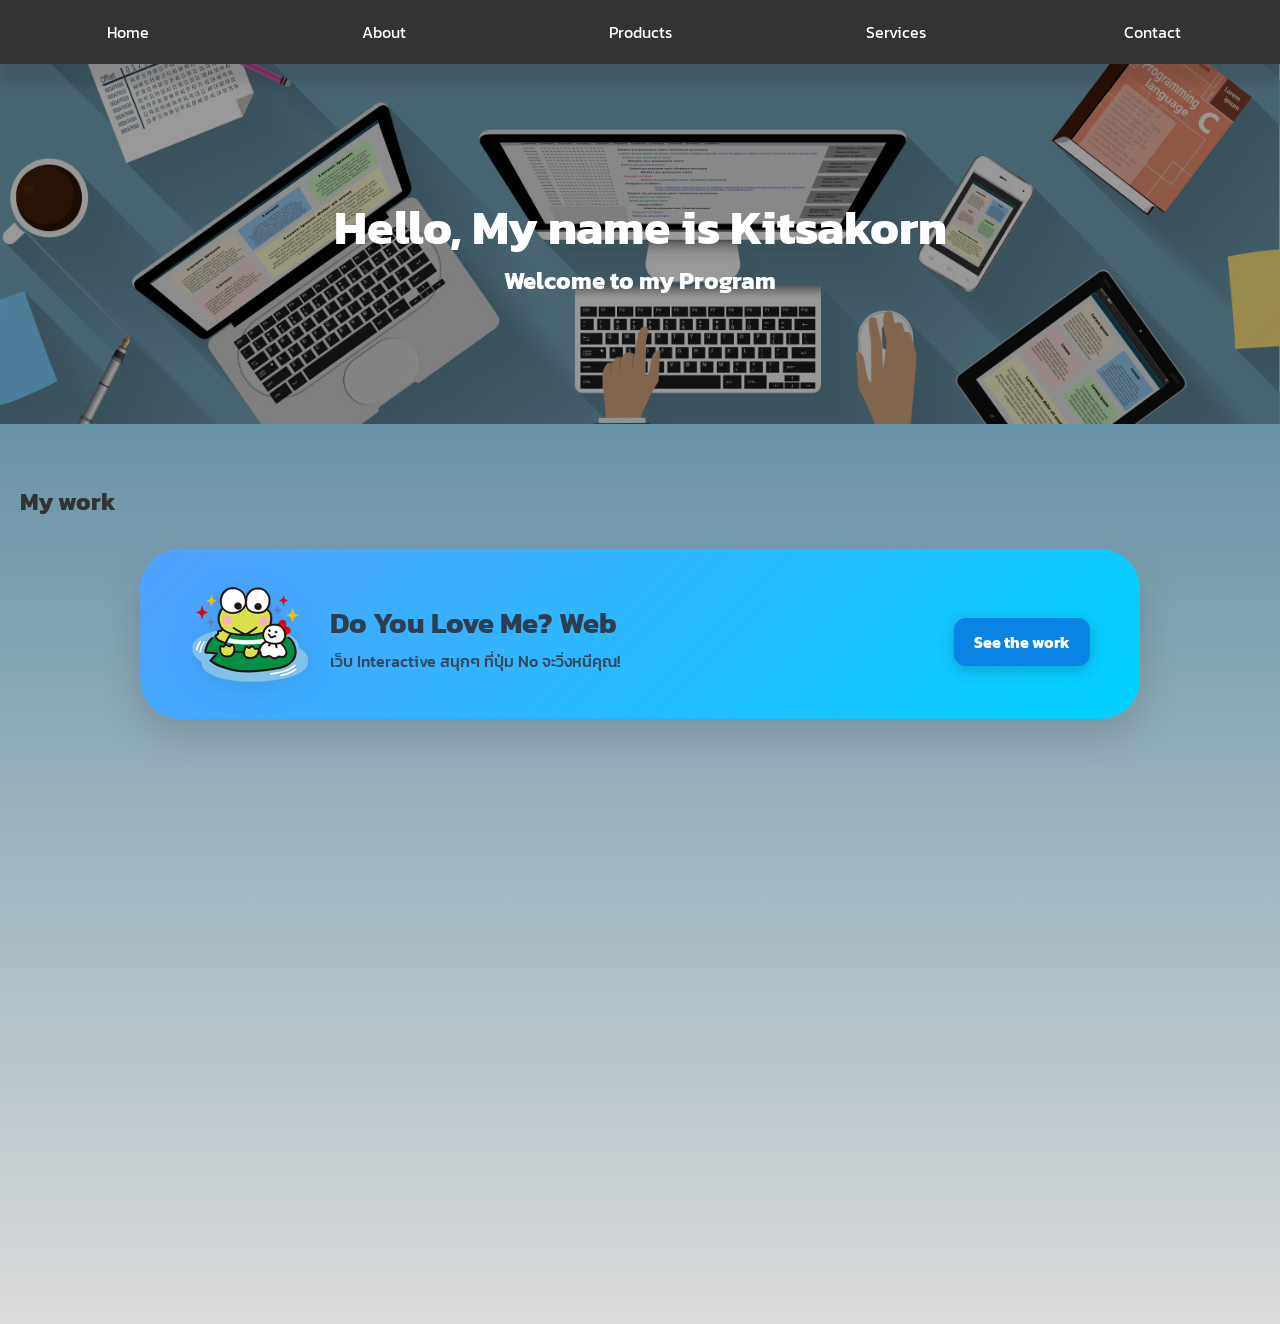
==== index.html @ d3f45636 "up ui" ====
<!DOCTYPE html>
<html lang="th">
    <head>
        <meta charset="UTF-8">
        <meta name="viewport" content="width=device-width, initial-scale=1.0">
        <title>My Portfolio</title>
        <link rel="stylesheet" href="style.css">
        <link href="https://fonts.googleapis.com/css2?family=Kanit:wght@300;500&display=swap" rel="stylesheet">
    </head>
    <body>

        <nav>
            <a href="#">Home</a>
            <a href="#">About</a>
            <a href="#">Products</a>
            <a href="#">Services</a>
            <a href="#">Contact</a>
            <span class="nav-indicator"></span>
        </nav>
        <section id="home" class="hero">
            <h1>Hello, My name is Kitsakorn</h1>
            <p>Welcome to my Program</p>
        </section>

        <section id="projects">
            <h2 class="my-work-title">My work</h2>
            <div class="project-card">
                <img src="DoyouLoveMe\main.png" alt="Do You Love Me Project">
                <div class="card-text">
                <h3>Do You Love Me? Web</h3>
                <p>เว็บ Interactive สนุกๆ ที่ปุ่ม No จะวิ่งหนีคุณ!</p>
            </div>
                <a href="DoyouLoveMe/index.html" class="btn-view">See the work</a>
            </div>
            </div>
        </section>
    </body>
</html>
---- style.css ----
* {
    margin: 0;
    padding: 0;
    box-sizing: border-box;
    font-family: 'Kanit', sans-serif;
}

body {
    background-color: #f4f7f6;
    color: #333;
}

nav {
    box-shadow: 0 20px 10px rgba(0,0,0,0.1);
    top: 0;
    z-index: 1000;
    position: relative;
    display: flex; 
    justify-content: space-around;
    background: #333;
    padding: 10px 0;
    width: 100%;
}

nav ul {
    display: flex;
    list-style: none;
    gap: 20px;
}

.hero {
    font-size: 2rem;
    font-weight: bold;
    margin-bottom: 0px;
    min-height: 10vh;
    display: flex;
    flex-direction: column;
    justify-content: center;
    align-items: center;
    text-align: center;
    color: white;

    background-image: url('IT4369.jpg');
    height: 40vh;
    background-size: cover;
    background-position: center;
    background-repeat: no-repeat;

    background-color: rgba(0, 0, 0, 0.4);
    background-blend-mode: overlay;
}

.hero p {
    font-size: 1.5rem;
}

#projects {
    background: linear-gradient(to bottom, #6893A6, #DBDBDB);
    min-height: 100vh;
    padding: 60px 20px;
    margin: 0;
    width: 100;
}

.project-grid {
    display: grid;
    grid-template-columns: repeat(auto-fit, minmax(300px, 1fr));
    gap: 30px;
    margin-top: 30px;
}

.project-card {
    background: linear-gradient(135deg, #54a0ff, #00d2ff);
    margin-top: 50px;
    border-radius: 25px;
    box-shadow: 0 15px 40px rgba(0,0,0,0.15);
    transition:all 0.3 ease;

    display: flex;
    align-items: center;
    justify-content: space-between;
    padding: 25px 50px;
    gap: 20px;
    text-align: left;
    overflow: hidden;
    width: 90%;
    max-width: 1000px;
    margin: 30px auto;
    border-radius: 40px;
}

.project-card:hover {
    transform: translatey(-8px) scale(1.02);
    box-shadow: 0 20px 45px rgba(0, 0, 0, 0.2);
}

.project-card img {
    width: 150px;
    height: 150px;
    object-fit: cover;
    border-radius: 10px;
    flex-shrink: 0;
}

.btn-view {
    display: inline-block;
    margin-top: 15px;
    padding: 10px 20px;
    background: #0044cc;
    color: white;
    text-decoration: none;
    border-radius: 5px;
    font-weight: bold;
}

.btn-view:hover {
    background-color: #000;
    transform: scale(1.1);

}

.project-card h3 {
    font-size: 1.5rem;
    margin-right: 15px;
}

.project-card p {
    font-size: 1.1rem;
    margin-right: 20px;
    flex-grow: 1;
}

.btn-view {
    background-color: #0984e3;
    color: white !important;
    text-decoration: none;
    padding: 12px 25px;
    border-radius: 12px;
    font-weight: bold;
    font-size: 1rem;
    transition: 0.3s;
    box-shadow: 0 4px 15px rgba(0, 0, 0, 0.2);
}

.card-text {
    flex: 1;    
    text-align: left;
    min-width: 0;
}

.card-text h3 {
    font-size: 1.5rem;
    margin-top: 5px;
}

.card-text p {
    font-size: 1rem;
    color: #444;
}

.btn-view {
    flex-shrink: 0;
    white-space: nowrap;
    padding: 12px 20px;
}



nav a {
    width: 20%;
    text-align: center;
    position: relative;
    z-index: 2;
    color: white;
    text-decoration: none;
    padding: 10px 20px;
    transition: 0.3s;
}

.nav-indicator {
    position: absolute;
    height: 100%;
    top: 0;
    left: 0;
    z-index: 1;
    background: linear-gradient(135deg, #667eea, #764ba2);
    border-radius: 6px;
    transition: 0.4s ease;
    opacity: 0;
    width: 20%;
}

nav:hover .nav-indicator {
    opacity: 1;
}


nav a:nth-child(1):hover ~ .nav-indicator { left: 0; }
nav a:nth-child(2):hover ~ .nav-indicator { left: 20%; }
nav a:nth-child(3):hover ~ .nav-indicator { left: 40%; }
nav a:nth-child(4):hover ~ .nav-indicator { left: 60%; }
nav a:nth-child(5):hover ~ .nav-indicator { left: 80%; }

.project-card .card-content {
    display: flex;
    align-items: center;
    gap: 30px;
}

.project-card img {
    width: 120px;
    height: auto;
    filter: drop-shadow(0 5px 15px rgba(0,0,0,0.1));
}

.card-text h3 {
    font-size: 1.8rem;
    color: #2c3e50;
    margin-bottom: 5px;
}

.card-text p {
    color: #34495e;
    font-weight: 500;
}
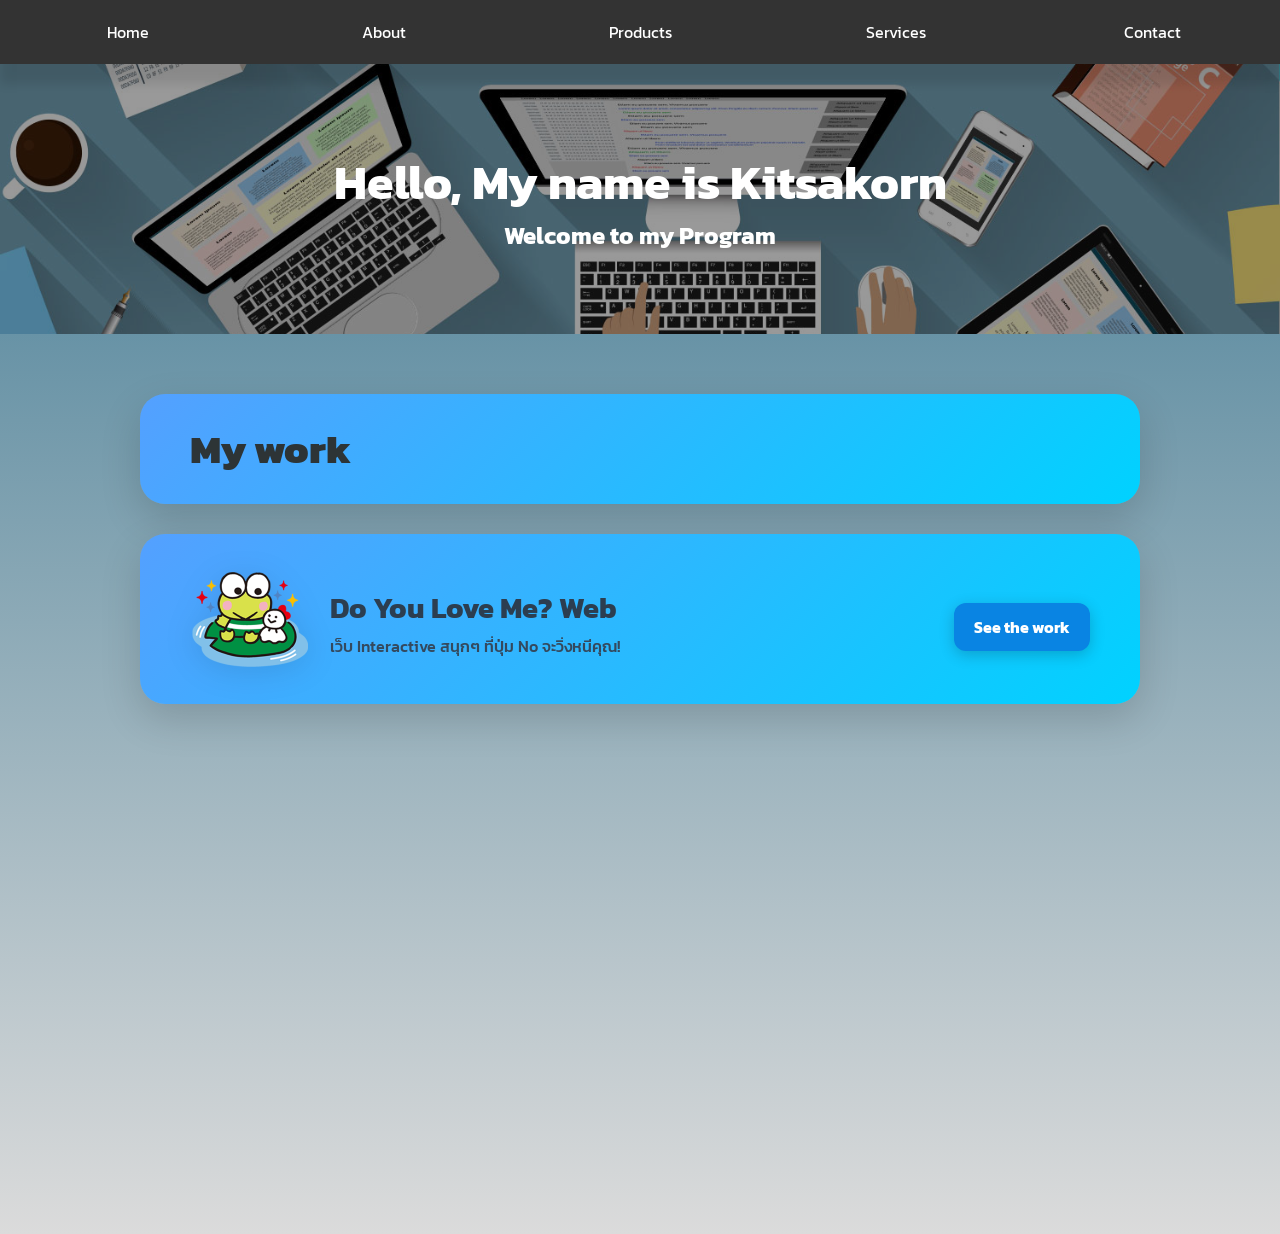
==== commit f2a814fe: "532569" ====
--- a/index.html
+++ b/index.html
@@ -21,7 +21,7 @@
             <h1>Hello, My name is Kitsakorn</h1>
             <p>Welcome to my Program</p>
         </section>
-
+        
         <section id="projects">
             <h2 class="my-work-title">My work</h2>
             <div class="project-card">
--- a/style.css
+++ b/style.css
@@ -1,225 +1,250 @@
 * {
-    margin: 0;
-    padding: 0;
-    box-sizing: border-box;
-    font-family: 'Kanit', sans-serif;
+  margin: 0;
+  padding: 0;
+  box-sizing: border-box;
+  font-family: "Kanit", sans-serif;
 }
 
 body {
-    background-color: #f4f7f6;
-    color: #333;
+  background-color: #f4f7f6;
+  color: #333;
 }
 
 nav {
-    box-shadow: 0 20px 10px rgba(0,0,0,0.1);
-    top: 0;
-    z-index: 1000;
-    position: relative;
-    display: flex; 
-    justify-content: space-around;
-    background: #333;
-    padding: 10px 0;
-    width: 100%;
+  box-shadow: 0 20px 10px rgba(0, 0, 0, 0.1);
+  top: 0;
+  z-index: 1000;
+  position: relative;
+  display: flex;
+  justify-content: space-around;
+  background: #333;
+  padding: 10px 0;
+  width: 100%;
 }
 
 nav ul {
-    display: flex;
-    list-style: none;
-    gap: 20px;
+  display: flex;
+  list-style: none;
+  gap: 20px;
 }
 
 .hero {
-    font-size: 2rem;
-    font-weight: bold;
-    margin-bottom: 0px;
-    min-height: 10vh;
-    display: flex;
-    flex-direction: column;
-    justify-content: center;
-    align-items: center;
-    text-align: center;
-    color: white;
-
-    background-image: url('IT4369.jpg');
-    height: 40vh;
-    background-size: cover;
-    background-position: center;
-    background-repeat: no-repeat;
-
-    background-color: rgba(0, 0, 0, 0.4);
-    background-blend-mode: overlay;
+  font-size: 2rem;
+  font-weight: bold;
+  margin-bottom: 0px;
+  min-height: 10vh;
+  display: flex;
+  flex-direction: column;
+  justify-content: center;
+  align-items: center;
+  text-align: center;
+  color: white;
+
+  background-image: url("IT4369.jpg");
+  height: 30vh;
+  background-size: cover;
+  background-position: center;
+  background-repeat: no-repeat;
+
+  background-color: rgba(0, 0, 0, 0.4);
+  background-blend-mode: overlay;
 }
 
 .hero p {
-    font-size: 1.5rem;
+  font-size: 1.5rem;
 }
 
 #projects {
-    background: linear-gradient(to bottom, #6893A6, #DBDBDB);
-    min-height: 100vh;
-    padding: 60px 20px;
-    margin: 0;
-    width: 100;
+  background: linear-gradient(to bottom, #6893a6, #dbdbdb);
+  min-height: 100vh;
+  padding: 60px 20px;
+  margin: 0;
+  width: 100;
 }
 
 .project-grid {
-    display: grid;
-    grid-template-columns: repeat(auto-fit, minmax(300px, 1fr));
-    gap: 30px;
-    margin-top: 30px;
+  display: grid;
+  grid-template-columns: repeat(auto-fit, minmax(300px, 1fr));
+  gap: 30px;
+  margin-top: 30px;
 }
 
 .project-card {
-    background: linear-gradient(135deg, #54a0ff, #00d2ff);
-    margin-top: 50px;
-    border-radius: 25px;
-    box-shadow: 0 15px 40px rgba(0,0,0,0.15);
-    transition:all 0.3 ease;
-
-    display: flex;
-    align-items: center;
-    justify-content: space-between;
-    padding: 25px 50px;
-    gap: 20px;
-    text-align: left;
-    overflow: hidden;
-    width: 90%;
-    max-width: 1000px;
-    margin: 30px auto;
-    border-radius: 40px;
+  background: linear-gradient(135deg, #54a0ff, #00d2ff);
+  border-radius: 25px;
+  box-shadow: 0 15px 40px rgba(0, 0, 0, 0.15);
+  transition: all 0.3s;
+  display: flex;
+  align-items: center;
+  justify-content: space-between;
+  padding: 25px 50px;
+  gap: 20px;
+  text-align: left;
+  overflow: hidden;
+  width: 90%;
+  max-width: 1000px;
+  margin: 30px auto;
+}
+
+.my-work-title {
+  background: linear-gradient(135deg, #54a0ff, #00d2ff);
+  margin-top: 50px;
+  border-radius: 25px;
+  box-shadow: 0 15px 40px rgba(0, 0, 0, 0.15);
+  transition: all 0.3s;
+  display: flex;
+  align-items: center;
+  justify-content: space-between;
+  padding: 25px 50px;
+  gap: 10px;
+  text-align: left;
+  overflow: hidden;
+  width: 90%;
+  max-width: 1000px;
+  margin: 0 auto 30px auto;
+
+  font-size: 2.5rem;
+  font-weight: 800;
+  color: #2d3436;
 }
 
 .project-card:hover {
-    transform: translatey(-8px) scale(1.02);
-    box-shadow: 0 20px 45px rgba(0, 0, 0, 0.2);
+  transform: translatey(-8px) scale(1.02);
+  box-shadow: 0 20px 45px rgba(0, 0, 0, 0.2);
 }
 
 .project-card img {
-    width: 150px;
-    height: 150px;
-    object-fit: cover;
-    border-radius: 10px;
-    flex-shrink: 0;
+  width: 150px;
+  height: 150px;
+  object-fit: cover;
+  border-radius: 10px;
+  flex-shrink: 0;
 }
 
 .btn-view {
-    display: inline-block;
-    margin-top: 15px;
-    padding: 10px 20px;
-    background: #0044cc;
-    color: white;
-    text-decoration: none;
-    border-radius: 5px;
-    font-weight: bold;
+  display: inline-block;
+  margin-top: 15px;
+  padding: 10px 20px;
+  background: #0044cc;
+  color: white;
+  text-decoration: none;
+  border-radius: 5px;
+  font-weight: bold;
 }
 
 .btn-view:hover {
-    background-color: #000;
-    transform: scale(1.1);
-
+  background-color: #000;
+  transform: scale(1.1);
 }
 
 .project-card h3 {
-    font-size: 1.5rem;
-    margin-right: 15px;
+  font-size: 1.5rem;
+  margin-right: 15px;
 }
 
 .project-card p {
-    font-size: 1.1rem;
-    margin-right: 20px;
-    flex-grow: 1;
+  font-size: 1.1rem;
+  margin-right: 20px;
+  flex-grow: 1;
 }
 
 .btn-view {
-    background-color: #0984e3;
-    color: white !important;
-    text-decoration: none;
-    padding: 12px 25px;
-    border-radius: 12px;
-    font-weight: bold;
-    font-size: 1rem;
-    transition: 0.3s;
-    box-shadow: 0 4px 15px rgba(0, 0, 0, 0.2);
+  background-color: #0984e3;
+  color: white !important;
+  text-decoration: none;
+  padding: 12px 25px;
+  border-radius: 12px;
+  font-weight: bold;
+  font-size: 1rem;
+  transition: 0.3s;
+  box-shadow: 0 4px 15px rgba(0, 0, 0, 0.2);
 }
 
 .card-text {
-    flex: 1;    
-    text-align: left;
-    min-width: 0;
+  flex: 1;
+  text-align: left;
+  min-width: 0;
 }
 
 .card-text h3 {
-    font-size: 1.5rem;
-    margin-top: 5px;
+  font-size: 1.5rem;
+  margin-top: 5px;
 }
 
 .card-text p {
-    font-size: 1rem;
-    color: #444;
+  font-size: 1rem;
+  color: #444;
 }
 
 .btn-view {
-    flex-shrink: 0;
-    white-space: nowrap;
-    padding: 12px 20px;
-}
-
-
+  flex-shrink: 0;
+  white-space: nowrap;
+  padding: 12px 20px;
+}
 
 nav a {
-    width: 20%;
-    text-align: center;
-    position: relative;
-    z-index: 2;
-    color: white;
-    text-decoration: none;
-    padding: 10px 20px;
-    transition: 0.3s;
+  width: 20%;
+  text-align: center;
+  position: relative;
+  z-index: 2;
+  color: white;
+  text-decoration: none;
+  padding: 10px 20px;
+  transition: 0.3s;
 }
 
 .nav-indicator {
-    position: absolute;
-    height: 100%;
-    top: 0;
-    left: 0;
-    z-index: 1;
-    background: linear-gradient(135deg, #667eea, #764ba2);
-    border-radius: 6px;
-    transition: 0.4s ease;
-    opacity: 0;
-    width: 20%;
+  position: absolute;
+  height: 100%;
+  top: 0;
+  left: 0;
+  z-index: 1;
+  background: linear-gradient(135deg, #667eea, #764ba2);
+  border-radius: 6px;
+  transition: 0.4s ease;
+  opacity: 0;
+  width: 20%;
 }
 
 nav:hover .nav-indicator {
-    opacity: 1;
-}
-
-
-nav a:nth-child(1):hover ~ .nav-indicator { left: 0; }
-nav a:nth-child(2):hover ~ .nav-indicator { left: 20%; }
-nav a:nth-child(3):hover ~ .nav-indicator { left: 40%; }
-nav a:nth-child(4):hover ~ .nav-indicator { left: 60%; }
-nav a:nth-child(5):hover ~ .nav-indicator { left: 80%; }
+  opacity: 1;
+}
+
+nav a:nth-child(1):hover ~ .nav-indicator {
+  left: 0;
+}
+nav a:nth-child(2):hover ~ .nav-indicator {
+  left: 20%;
+}
+nav a:nth-child(3):hover ~ .nav-indicator {
+  left: 40%;
+}
+nav a:nth-child(4):hover ~ .nav-indicator {
+  left: 60%;
+}
+nav a:nth-child(5):hover ~ .nav-indicator {
+  left: 80%;
+}
 
 .project-card .card-content {
-    display: flex;
-    align-items: center;
-    gap: 30px;
+  display: flex;
+  align-items: center;
+  gap: 30px;
 }
 
 .project-card img {
-    width: 120px;
-    height: auto;
-    filter: drop-shadow(0 5px 15px rgba(0,0,0,0.1));
+  width: 120px;
+  height: auto;
+  filter: drop-shadow(0 5px 15px rgba(0, 0, 0, 0.1));
 }
 
 .card-text h3 {
-    font-size: 1.8rem;
-    color: #2c3e50;
-    margin-bottom: 5px;
+  font-size: 1.8rem;
+  color: #2c3e50;
+  margin-bottom: 5px;
 }
 
 .card-text p {
-    color: #34495e;
-    font-weight: 500;
-}+  color: #34495e;
+  font-weight: 500;
+}
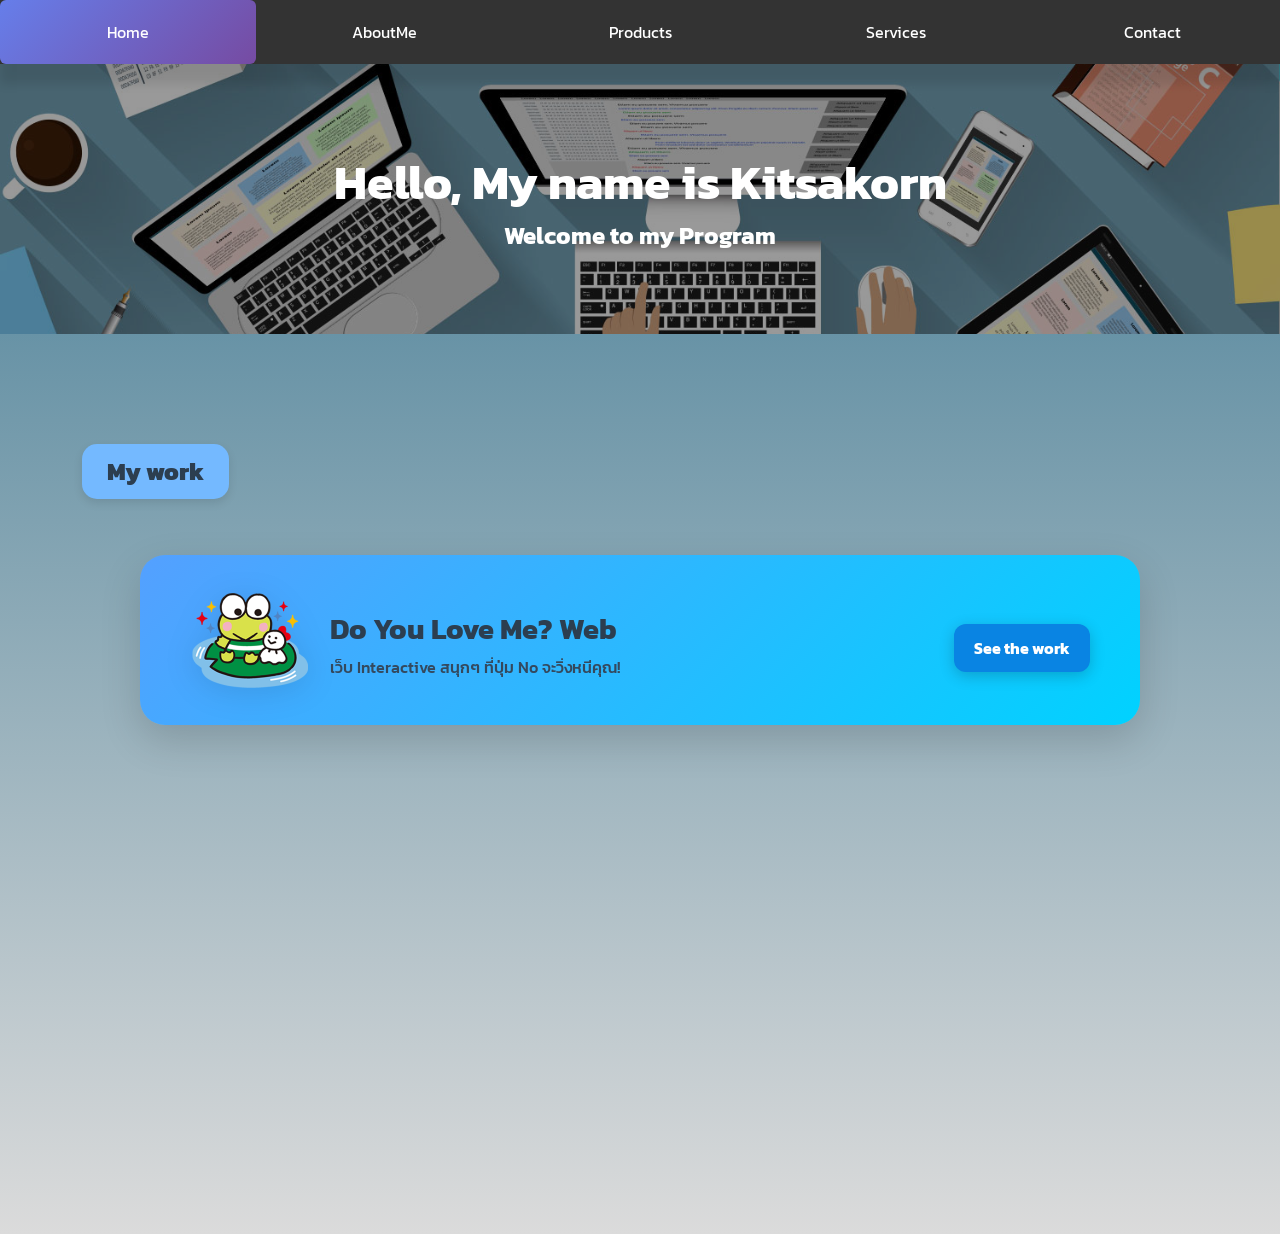
==== commit 0c16608e: "632569" ====
--- a/index.html
+++ b/index.html
@@ -10,9 +10,9 @@
     <body>
 
         <nav>
-            <a href="#">Home</a>
-            <a href="#">About</a>
-            <a href="#">Products</a>
+            <a href="#" class="active">Home</a>
+            <a href="About/about.html">AboutMe</a>
+            <a href="#projects">Products</a>
             <a href="#">Services</a>
             <a href="#">Contact</a>
             <span class="nav-indicator"></span>
@@ -23,7 +23,8 @@
         </section>
         
         <section id="projects">
-            <h2 class="my-work-title">My work</h2>
+            <h2 class="section-title">My work</h2>
+
             <div class="project-card">
                 <img src="DoyouLoveMe\main.png" alt="Do You Love Me Project">
                 <div class="card-text">
@@ -32,7 +33,6 @@
             </div>
                 <a href="DoyouLoveMe/index.html" class="btn-view">See the work</a>
             </div>
-            </div>
         </section>
     </body>
 </html>
--- a/style.css
+++ b/style.css
@@ -86,26 +86,31 @@
   margin: 30px auto;
 }
 
-.my-work-title {
-  background: linear-gradient(135deg, #54a0ff, #00d2ff);
+.section-title {
+  background: #74b9ff;
+
   margin-top: 50px;
-  border-radius: 25px;
-  box-shadow: 0 15px 40px rgba(0, 0, 0, 0.15);
-  transition: all 0.3s;
-  display: flex;
+  margin-left: 5%;
+  margin-bottom: 20px;
+
+  padding: 10px 25px;
+
+  border-radius: 15px;
+  box-shadow: 0 4px 10px rgba(0, 0, 0, 0.1);
+  transition: scale(1.05);
+  display: inline-block;
   align-items: center;
   justify-content: space-between;
-  padding: 25px 50px;
+
   gap: 10px;
   text-align: left;
   overflow: hidden;
-  width: 90%;
-  max-width: 1000px;
-  margin: 0 auto 30px auto;
-
-  font-size: 2.5rem;
+
+  text-align: left;
+  font-size: 1.5rem;
   font-weight: 800;
-  color: #2d3436;
+  color: #2c3e50;
+  cursor: default;
 }
 
 .project-card:hover {
@@ -201,9 +206,10 @@
   z-index: 1;
   background: linear-gradient(135deg, #667eea, #764ba2);
   border-radius: 6px;
-  transition: 0.4s ease;
+  transition: 0.3s ease;
   opacity: 0;
   width: 20%;
+  transition: 0.3s cubic-bezier(0.18, 0.89, 0.32, 1.28);
 }
 
 nav:hover .nav-indicator {
@@ -248,3 +254,23 @@
   color: #34495e;
   font-weight: 500;
 }
+
+nav:hover .nav-indicator {
+  opacity: 1;
+}
+
+nav a:hover ~ .nav-indicator {
+    opacity: 1 !important;
+}
+/* 1. สั่งให้ Indicator แสดงผลและอยู่ที่ตำแหน่ง 0% เมื่อปุ่มที่ 1 มี class active */
+nav a:nth-child(1).active ~ .nav-indicator { opacity: 1; left: 0; }
+
+/* 2. สั่งให้อยู่ที่ 20% เมื่อปุ่มที่ 2 มี class active */
+nav a:nth-child(2).active ~ .nav-indicator { opacity: 1; left: 20%; }
+
+/* 3. สั่งให้อยู่ที่ 40% เมื่อปุ่มที่ 3 มี class active (เช่น หน้า Products) */
+nav a:nth-child(3).active ~ .nav-indicator { opacity: 1; left: 40%; }
+
+/* ⚠️ สำคัญมาก: เมื่อเราเอาเมาส์ไปชี้ปุ่มอื่น ให้ไฮไลต์วิ่งตามเมาส์ (Override ค่า active) */
+
+
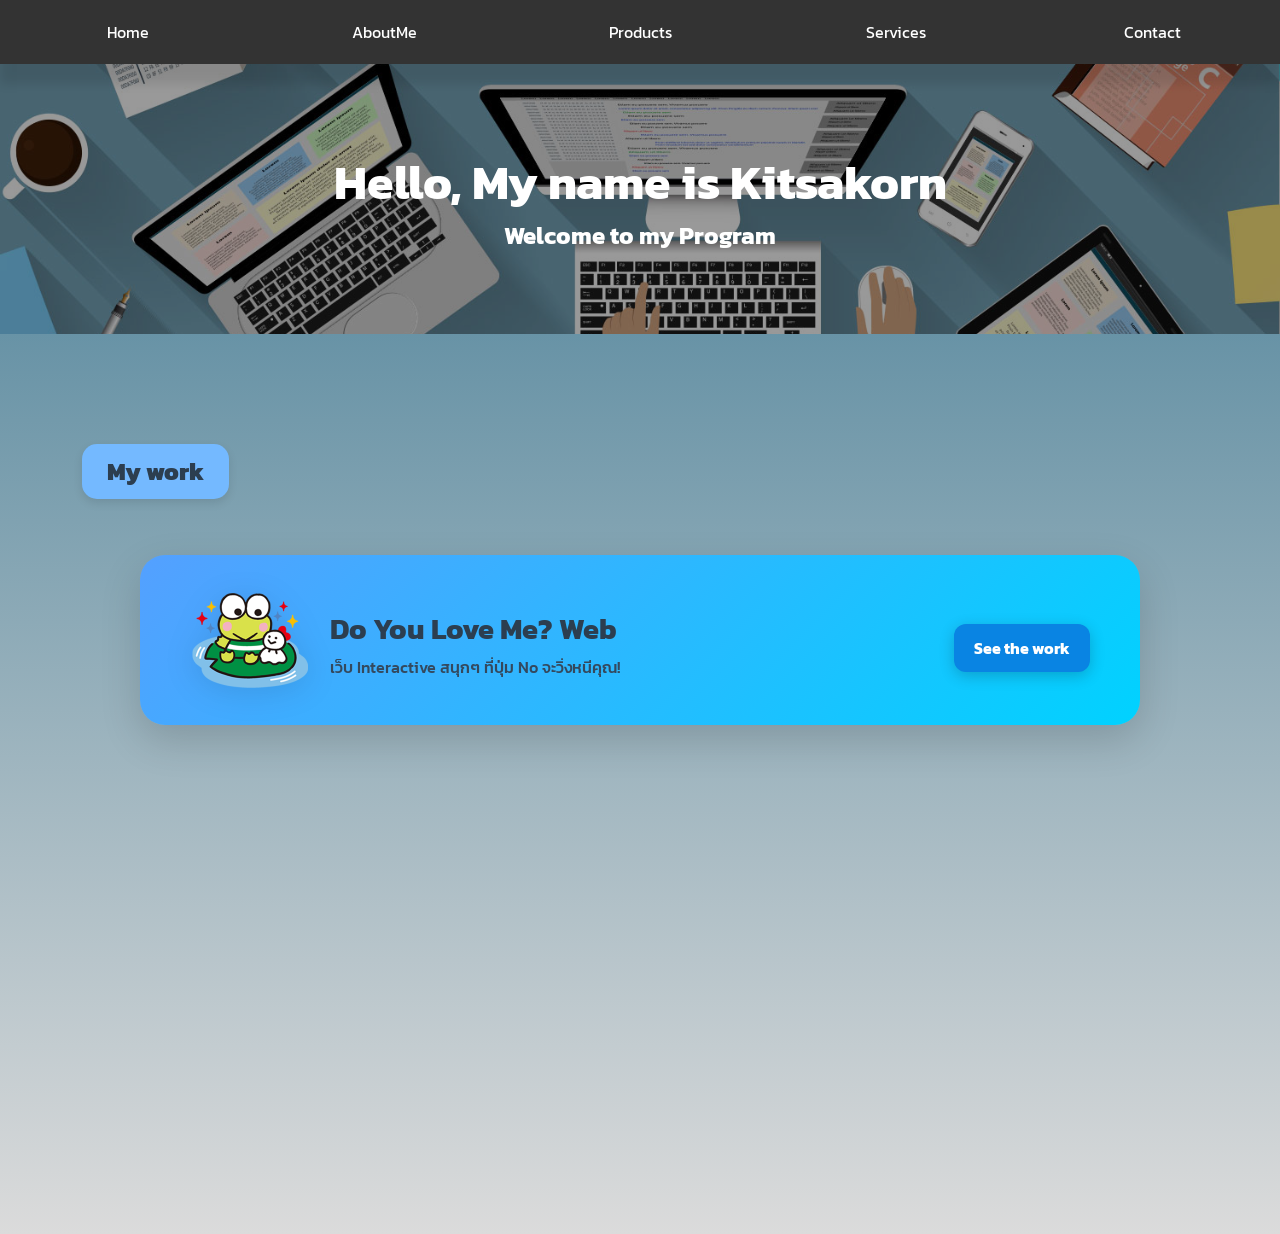
==== commit 271f6cb1: "10/30/" ====
--- a/index.html
+++ b/index.html
@@ -10,9 +10,9 @@
     <body>
 
         <nav>
-            <a href="#" class="active">Home</a>
+            <a href="index.html">Home</a>
             <a href="About/about.html">AboutMe</a>
-            <a href="#projects">Products</a>
+            <a href="#">Products</a>
             <a href="#">Services</a>
             <a href="#">Contact</a>
             <span class="nav-indicator"></span>
--- a/style.css
+++ b/style.css
@@ -97,7 +97,6 @@
 
   border-radius: 15px;
   box-shadow: 0 4px 10px rgba(0, 0, 0, 0.1);
-  transition: scale(1.05);
   display: inline-block;
   align-items: center;
   justify-content: space-between;
@@ -198,6 +197,36 @@
   transition: 0.3s;
 }
 
+nav a:nth-child(1):hover ~ .nav-indicator {
+
+  left: 0;
+
+}
+
+nav a:nth-child(2):hover ~ .nav-indicator {
+
+  left: 20%;
+
+}
+
+nav a:nth-child(3):hover ~ .nav-indicator {
+
+  left: 40%;
+
+}
+
+nav a:nth-child(4):hover ~ .nav-indicator {
+
+  left: 60%;
+
+}
+
+nav a:nth-child(5):hover ~ .nav-indicator {
+
+  left: 80%;
+
+}
+
 .nav-indicator {
   position: absolute;
   height: 100%;
@@ -206,30 +235,15 @@
   z-index: 1;
   background: linear-gradient(135deg, #667eea, #764ba2);
   border-radius: 6px;
-  transition: 0.3s ease;
+  transition: 0.3s cubic-bezier(0.18, 0.89, 0.32, 1.28);
   opacity: 0;
   width: 20%;
   transition: 0.3s cubic-bezier(0.18, 0.89, 0.32, 1.28);
+  pointer-events: none;
 }
 
 nav:hover .nav-indicator {
   opacity: 1;
-}
-
-nav a:nth-child(1):hover ~ .nav-indicator {
-  left: 0;
-}
-nav a:nth-child(2):hover ~ .nav-indicator {
-  left: 20%;
-}
-nav a:nth-child(3):hover ~ .nav-indicator {
-  left: 40%;
-}
-nav a:nth-child(4):hover ~ .nav-indicator {
-  left: 60%;
-}
-nav a:nth-child(5):hover ~ .nav-indicator {
-  left: 80%;
 }
 
 .project-card .card-content {
@@ -259,18 +273,3 @@
   opacity: 1;
 }
 
-nav a:hover ~ .nav-indicator {
-    opacity: 1 !important;
-}
-/* 1. สั่งให้ Indicator แสดงผลและอยู่ที่ตำแหน่ง 0% เมื่อปุ่มที่ 1 มี class active */
-nav a:nth-child(1).active ~ .nav-indicator { opacity: 1; left: 0; }
-
-/* 2. สั่งให้อยู่ที่ 20% เมื่อปุ่มที่ 2 มี class active */
-nav a:nth-child(2).active ~ .nav-indicator { opacity: 1; left: 20%; }
-
-/* 3. สั่งให้อยู่ที่ 40% เมื่อปุ่มที่ 3 มี class active (เช่น หน้า Products) */
-nav a:nth-child(3).active ~ .nav-indicator { opacity: 1; left: 40%; }
-
-/* ⚠️ สำคัญมาก: เมื่อเราเอาเมาส์ไปชี้ปุ่มอื่น ให้ไฮไลต์วิ่งตามเมาส์ (Override ค่า active) */
-
-
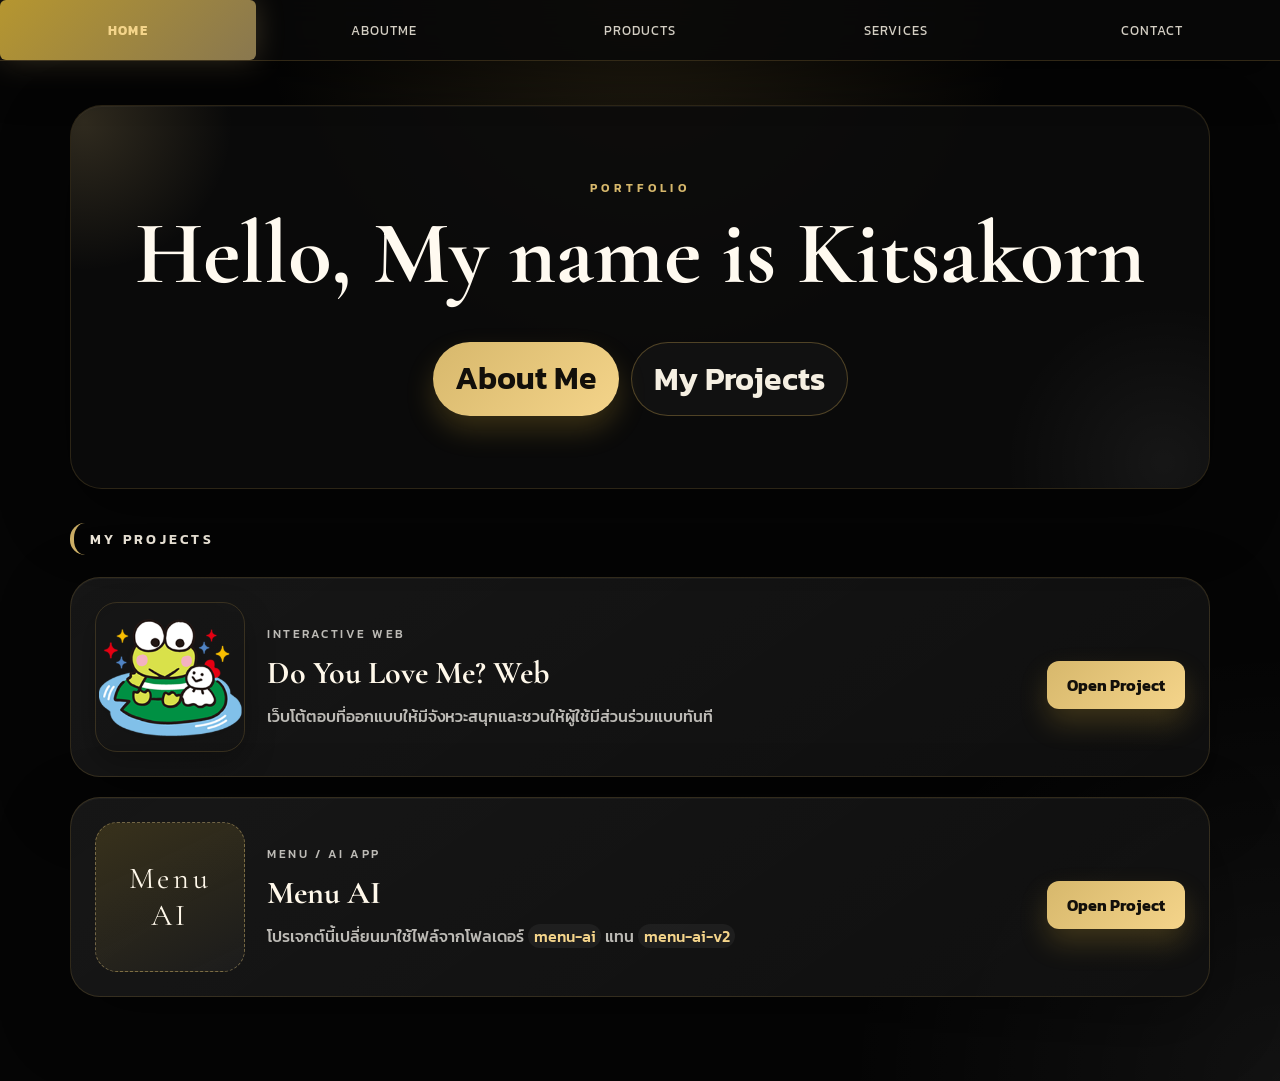
==== commit 407a66fd: "Update portfolio pages and assets" ====
--- a/index.html
+++ b/index.html
@@ -1,38 +1,71 @@
-<!DOCTYPE html>
+﻿<!DOCTYPE html>
 <html lang="th">
-    <head>
-        <meta charset="UTF-8">
-        <meta name="viewport" content="width=device-width, initial-scale=1.0">
-        <title>My Portfolio</title>
-        <link rel="stylesheet" href="style.css">
-        <link href="https://fonts.googleapis.com/css2?family=Kanit:wght@300;500&display=swap" rel="stylesheet">
-    </head>
-    <body>
+  <head>
+    <meta charset="UTF-8" />
+    <meta name="viewport" content="width=device-width, initial-scale=1.0" />
+    <title>My Portfolio</title>
+    <link rel="stylesheet" href="style.css" />
+    <link rel="preconnect" href="https://fonts.googleapis.com" />
+    <link rel="preconnect" href="https://fonts.gstatic.com" crossorigin />
+    <link
+      href="https://fonts.googleapis.com/css2?family=Kanit:wght@300;400;500;600;700&family=Cormorant+Garamond:wght@500;600;700&display=swap"
+      rel="stylesheet"
+    />
+  </head>
+  <body class="home-page">
+    <nav>
+      <a href="./index.html">Home</a>
+      <a href="./About/about.html">AboutMe</a>
+      <a href="#">Products</a>
+      <a href="#">Services</a>
+      <a href="#">Contact</a>
+      <span class="nav-indicator"></span>
+    </nav>
 
-        <nav>
-            <a href="index.html">Home</a>
-            <a href="About/about.html">AboutMe</a>
-            <a href="#">Products</a>
-            <a href="#">Services</a>
-            <a href="#">Contact</a>
-            <span class="nav-indicator"></span>
-        </nav>
-        <section id="home" class="hero">
-            <h1>Hello, My name is Kitsakorn</h1>
-            <p>Welcome to my Program</p>
-        </section>
-        
-        <section id="projects">
-            <h2 class="section-title">My work</h2>
+    <main class="home-shell">
+      <section id="home" class="hero home-panel">
+        <p class="eyebrow">PORTFOLIO</p>
+        <h1>Hello, My name is Kitsakorn</h1>
+        <p class="hero-copy">
+        </p>
+        <div class="cta-row">
+          <a class="btn-primary" href="./About/about.html">About Me</a>
+          <a class="btn-ghost" href="#projects">My Projects</a>
+        </div>
+      </section>
 
-            <div class="project-card">
-                <img src="DoyouLoveMe\main.png" alt="Do You Love Me Project">
-                <div class="card-text">
-                <h3>Do You Love Me? Web</h3>
-                <p>เว็บ Interactive สนุกๆ ที่ปุ่ม No จะวิ่งหนีคุณ!</p>
+      <section id="projects" class="projects-section">
+        <h2 class="section-title">My Projects</h2>
+
+        <div class="project-grid">
+          <article class="project-card">
+            <img src="DoyouLoveMe/main.png" alt="Do You Love Me Project" />
+            <div class="card-text">
+              <p class="project-eyebrow">Interactive Web</p>
+              <h3>Do You Love Me? Web</h3>
+              <p>
+                เว็บโต้ตอบที่ออกแบบให้มีจังหวะสนุกและชวนให้ผู้ใช้มีส่วนร่วมแบบทันที
+              </p>
             </div>
-                <a href="DoyouLoveMe/index.html" class="btn-view">See the work</a>
+            <a href="DoyouLoveMe/index.html" class="btn-view">Open Project</a>
+          </article>
+
+          <article class="project-card">
+            <div class="project-preview" aria-hidden="true">Menu AI</div>
+            <div class="card-text">
+              <p class="project-eyebrow">Menu / AI App</p>
+              <h3>Menu AI</h3>
+              <p>
+                โปรเจกต์นี้เปลี่ยนมาใช้ไฟล์จากโฟลเดอร์
+                <code>menu-ai</code> แทน <code>menu-ai-v2</code>
+              </p>
             </div>
-        </section>
-    </body>
-</html>+            <a href="./menu-ai/frontend/dist/index.html" class="btn-view">Open Project</a>
+          </article>
+        </div>
+      </section>
+    </main>
+
+    <script src="scriptHome.js"></script>
+  </body>
+</html>
--- a/style.css
+++ b/style.css
@@ -5,6 +5,10 @@
   font-family: "Kanit", sans-serif;
 }
 
+html {
+  scroll-behavior: smooth;
+}
+
 body {
   background-color: #f4f7f6;
   color: #333;
@@ -59,7 +63,7 @@
   min-height: 100vh;
   padding: 60px 20px;
   margin: 0;
-  width: 100;
+  width: 100%;
 }
 
 .project-grid {
@@ -273,3 +277,762 @@
   opacity: 1;
 }
 
+nav a.active {
+  color: #fff;
+  font-weight: 700;
+}
+
+nav a.active ~ .nav-indicator {
+  opacity: 1;
+}
+
+.page {
+  max-width: 1100px;
+  margin: 0 auto;
+  padding: 50px 20px 80px;
+}
+
+.about-hero {
+  display: grid;
+  grid-template-columns: 1.2fr 0.8fr;
+  gap: 40px;
+  align-items: center;
+  margin-top: 30px;
+}
+
+.about-hero-text h1 {
+  font-size: 2.8rem;
+  color: #1f2a36;
+}
+
+.eyebrow {
+  text-transform: uppercase;
+  letter-spacing: 0.2em;
+  font-size: 0.8rem;
+  color: #4c6ef5;
+  margin-bottom: 10px;
+  font-weight: 600;
+}
+
+.lead {
+  margin: 20px 0 25px;
+  font-size: 1.1rem;
+  line-height: 1.7;
+  color: #2f3b48;
+}
+
+.about-hero-media img {
+  width: 80%;
+  border-radius: 20px;
+  border: 6px solid #ffffff;
+  box-shadow: 0 20px 40px rgba(0, 0, 0, 0.12);
+}
+
+.cta-row {
+  display: flex;
+  gap: 12px;
+  flex-wrap: wrap;
+}
+
+.btn-primary,
+.btn-ghost {
+  display: inline-block;
+  padding: 12px 22px;
+  border-radius: 999px;
+  font-weight: 600;
+  text-decoration: none;
+}
+
+.btn-primary {
+  background: #2d6cdf;
+  color: #fff;
+  box-shadow: 0 8px 20px rgba(45, 108, 223, 0.3);
+}
+
+.btn-ghost {
+  border: 2px solid #2d6cdf;
+  color: #2d6cdf;
+}
+
+.about-section {
+  margin-top: 50px;
+}
+
+.about-grid {
+  display: grid;
+  grid-template-columns: repeat(auto-fit, minmax(240px, 1fr));
+  gap: 20px;
+  margin-top: 20px;
+}
+
+.about-card {
+  background: #ffffff;
+  border-radius: 18px;
+  padding: 20px 24px;
+  box-shadow: 0 12px 30px rgba(0, 0, 0, 0.08);
+}
+
+.about-card h3 {
+  margin-bottom: 10px;
+  color: #223042;
+}
+
+.tag-list {
+  display: flex;
+  flex-wrap: wrap;
+  gap: 10px;
+}
+
+.tag {
+  background: #eef3ff;
+  color: #2d6cdf;
+  padding: 6px 12px;
+  border-radius: 999px;
+  font-weight: 600;
+  font-size: 0.85rem;
+}
+
+.link-inline {
+  display: inline-block;
+  margin-top: 10px;
+  color: #2d6cdf;
+  font-weight: 600;
+  text-decoration: none;
+}
+
+.timeline-title {
+  font-weight: 700;
+  color: #1f2a36;
+}
+
+.timeline-meta {
+  color: #5b6776;
+  margin-top: 4px;
+}
+
+.contact-list p {
+  margin: 8px 0;
+  color: #2f3b48;
+}
+
+@media (max-width: 900px) {
+  .about-hero {
+    grid-template-columns: 1fr;
+  }
+}
+
+.about-hero-pf {
+  display: flex;
+  justify-content: center;
+}
+
+.about-hero-pf img {
+  width: 100%;
+  max-width: 400px;
+  border-radius: 20px;
+  transition: transform 0.3s ease;
+}
+
+.about-hero-pf img:hover {
+  transform: scale(1.05);
+}
+
+.home-btn {
+  position: absolute;
+  top: 20px;
+  left: 20px;
+  padding: 10px 20px;
+  cursor: pointer;
+}
+
+.home-btn a{
+  text-decoration: none;
+  color: inherit;
+}
+
+/* About page luxury theme */
+body.about-page {
+  background:
+    radial-gradient(circle at top, rgba(198, 161, 78, 0.16), transparent 30%),
+    radial-gradient(circle at bottom right, rgba(255, 255, 255, 0.05), transparent 26%),
+    #050505;
+  color: #f2efe8;
+}
+
+body.about-page nav {
+  background: rgba(8, 8, 8, 0.88);
+  border-bottom: 1px solid rgba(198, 161, 78, 0.22);
+  backdrop-filter: blur(14px);
+}
+
+body.about-page nav a {
+  color: rgba(245, 239, 226, 0.86);
+  letter-spacing: 0.08em;
+  text-transform: uppercase;
+  font-size: 0.84rem;
+}
+
+body.about-page nav a.active {
+  color: #f4d48a;
+}
+
+body.about-page .nav-indicator {
+  background: linear-gradient(135deg, rgba(212, 175, 55, 0.85), rgba(244, 212, 138, 0.55));
+  box-shadow: 0 0 30px rgba(244, 212, 138, 0.2);
+}
+
+body.about-page .about-shell {
+  max-width: 1180px;
+  margin: 0 auto;
+  padding: 44px 20px 84px;
+}
+
+body.about-page .about-panel {
+  border: 1px solid rgba(198, 161, 78, 0.18);
+  background:
+    linear-gradient(145deg, rgba(255, 255, 255, 0.055), rgba(255, 255, 255, 0.02)),
+    rgba(12, 12, 12, 0.88);
+  box-shadow:
+    0 24px 70px rgba(0, 0, 0, 0.45),
+    inset 0 1px 0 rgba(255, 255, 255, 0.04);
+  backdrop-filter: blur(10px);
+}
+
+body.about-page .about-hero {
+  display: grid;
+  grid-template-columns: 1.1fr 0.9fr;
+  gap: 24px;
+  align-items: stretch;
+  margin-top: 0;
+}
+
+body.about-page .about-copy,
+body.about-page .photo-frame,
+body.about-page .text-card {
+  border-radius: 30px;
+  padding: 32px;
+}
+
+body.about-page .about-copy {
+  min-height: 420px;
+  display: flex;
+  flex-direction: column;
+  justify-content: center;
+  position: relative;
+  overflow: hidden;
+}
+
+body.about-page .about-copy::before {
+  content: "";
+  position: absolute;
+  inset: -40% auto auto -20%;
+  width: 260px;
+  height: 260px;
+  background: radial-gradient(circle, rgba(244, 212, 138, 0.18), transparent 70%);
+  pointer-events: none;
+}
+
+body.about-page .eyebrow {
+  color: #d7b86c;
+  letter-spacing: 0.35em;
+  font-size: 0.78rem;
+  margin-bottom: 14px;
+}
+
+body.about-page .about-copy h1 {
+  font-family: "Cormorant Garamond", serif;
+  font-size: clamp(3.4rem, 7vw, 5.8rem);
+  line-height: 0.92;
+  color: #fffaf0;
+  margin-bottom: 18px;
+}
+
+body.about-page .hero-subtitle {
+  max-width: 560px;
+  color: rgba(242, 239, 232, 0.78);
+  line-height: 1.85;
+  font-size: 1.05rem;
+}
+
+body.about-page .info-strip {
+  display: grid;
+  grid-template-columns: repeat(3, minmax(0, 1fr));
+  gap: 14px;
+  margin-top: 30px;
+}
+
+body.about-page .info-chip {
+  border: 1px solid rgba(198, 161, 78, 0.2);
+  border-radius: 20px;
+  padding: 16px 18px;
+  background: rgba(255, 255, 255, 0.03);
+}
+
+body.about-page .chip-label {
+  display: block;
+  color: #d7b86c;
+  font-size: 0.76rem;
+  text-transform: uppercase;
+  letter-spacing: 0.18em;
+  margin-bottom: 8px;
+}
+
+body.about-page .chip-value {
+  color: #f5efe2;
+  font-weight: 500;
+}
+
+body.about-page .photo-frame {
+  min-height: 420px;
+  display: flex;
+  align-items: stretch;
+  padding: 16px;
+  background:
+    linear-gradient(155deg, rgba(212, 175, 55, 0.18), rgba(255, 255, 255, 0.02) 35%, rgba(255, 255, 255, 0.01)),
+    rgba(10, 10, 10, 0.94);
+}
+
+body.about-page .photo-frame-inner {
+  width: 100%;
+  border-radius: 22px;
+  border: 1px dashed rgba(244, 212, 138, 0.38);
+  display: flex;
+  flex-direction: column;
+  justify-content: center;
+  align-items: center;
+  text-align: center;
+  padding: 28px;
+  background:
+    radial-gradient(circle at top, rgba(244, 212, 138, 0.12), transparent 36%),
+    rgba(255, 255, 255, 0.02);
+}
+
+body.about-page .photo-kicker {
+  color: #d7b86c;
+  letter-spacing: 0.3em;
+  font-size: 0.72rem;
+  margin-bottom: 10px;
+}
+
+body.about-page .photo-frame h2 {
+  font-family: "Cormorant Garamond", serif;
+  font-size: clamp(2rem, 4vw, 3rem);
+  line-height: 1;
+  color: #fff7e4;
+  margin-bottom: 14px;
+}
+
+body.about-page .photo-frame p {
+  max-width: 280px;
+  color: rgba(242, 239, 232, 0.72);
+  line-height: 1.75;
+}
+
+body.about-page .about-grid-section {
+  display: grid;
+  grid-template-columns: repeat(12, minmax(0, 1fr));
+  gap: 20px;
+  margin-top: 22px;
+}
+
+body.about-page .text-card {
+  grid-column: span 4;
+  min-height: 220px;
+}
+
+body.about-page .wide-card {
+  grid-column: span 6;
+}
+
+body.about-page .card-index {
+  color: #d7b86c;
+  letter-spacing: 0.28em;
+  font-size: 0.74rem;
+  margin-bottom: 12px;
+}
+
+body.about-page .text-card h2 {
+  font-family: "Cormorant Garamond", serif;
+  color: #fff8ea;
+  font-size: 2rem;
+  margin-bottom: 12px;
+}
+
+body.about-page .placeholder-text {
+  color: rgba(242, 239, 232, 0.76);
+  line-height: 1.85;
+  font-size: 1rem;
+}
+
+@media (max-width: 980px) {
+  body.about-page .about-hero {
+    grid-template-columns: 1fr;
+  }
+
+  body.about-page .info-strip {
+    grid-template-columns: 1fr;
+  }
+
+  body.about-page .text-card,
+  body.about-page .wide-card {
+    grid-column: span 12;
+  }
+}
+
+@media (max-width: 640px) {
+  body.about-page .about-shell {
+    padding-inline: 16px;
+    padding-bottom: 64px;
+  }
+
+  body.about-page .about-copy,
+  body.about-page .photo-frame,
+  body.about-page .text-card {
+    padding: 22px;
+    border-radius: 24px;
+  }
+
+  body.about-page .about-copy h1 {
+    font-size: clamp(2.8rem, 14vw, 4rem);
+  }
+}
+
+/* Shared dark luxury palette for About and Home */
+body:where(.about-page, .home-page) {
+  background:
+    radial-gradient(circle at top, rgba(198, 161, 78, 0.16), transparent 30%),
+    radial-gradient(circle at bottom right, rgba(255, 255, 255, 0.05), transparent 26%),
+    #050505;
+  color: #f2efe8;
+}
+
+body:where(.about-page, .home-page) nav {
+  background: rgba(8, 8, 8, 0.88);
+  border-bottom: 1px solid rgba(198, 161, 78, 0.22);
+  backdrop-filter: blur(14px);
+  box-shadow: 0 20px 40px rgba(0, 0, 0, 0.35);
+}
+
+body:where(.about-page, .home-page) nav a {
+  color: rgba(245, 239, 226, 0.86);
+  letter-spacing: 0.08em;
+  text-transform: uppercase;
+  font-size: 0.84rem;
+}
+
+body:where(.about-page, .home-page) nav a.active {
+  color: #f4d48a;
+}
+
+body:where(.about-page, .home-page) .nav-indicator {
+  background: linear-gradient(135deg, rgba(212, 175, 55, 0.85), rgba(244, 212, 138, 0.55));
+  box-shadow: 0 0 30px rgba(244, 212, 138, 0.2);
+}
+
+body:where(.about-page, .home-page) .btn-primary,
+body:where(.about-page, .home-page) .btn-ghost,
+body.home-page .btn-view {
+  transition:
+    transform 0.2s ease,
+    box-shadow 0.2s ease,
+    background 0.2s ease,
+    color 0.2s ease,
+    border-color 0.2s ease;
+}
+
+body:where(.about-page, .home-page) .btn-primary {
+  background: linear-gradient(135deg, #d7b86c, #f4d48a);
+  color: #120f0a;
+  box-shadow: 0 14px 28px rgba(212, 175, 55, 0.22);
+}
+
+body:where(.about-page, .home-page) .btn-ghost {
+  border: 1px solid rgba(198, 161, 78, 0.35);
+  color: #f5efe2;
+  background: rgba(255, 255, 255, 0.03);
+}
+
+body:where(.about-page, .home-page) .btn-primary:hover,
+body:where(.about-page, .home-page) .btn-ghost:hover,
+body.home-page .btn-view:hover {
+  transform: translateY(-2px);
+}
+
+body:where(.about-page, .home-page) .btn-primary:hover {
+  box-shadow: 0 18px 34px rgba(212, 175, 55, 0.28);
+}
+
+body:where(.about-page, .home-page) .btn-ghost:hover {
+  background: rgba(255, 255, 255, 0.06);
+  border-color: rgba(244, 212, 138, 0.5);
+}
+
+body:where(.about-page, .home-page) .link-inline {
+  color: #f4d48a;
+}
+
+/* Home page dark theme */
+body.home-page .home-shell {
+  max-width: 1180px;
+  margin: 0 auto;
+  padding: 44px 20px 84px;
+}
+
+body.home-page .hero {
+  min-height: auto;
+  height: auto;
+  margin-top: 0;
+  padding: 72px 28px;
+  display: flex;
+  flex-direction: column;
+  justify-content: center;
+  align-items: center;
+  text-align: center;
+  gap: 14px;
+  position: relative;
+  overflow: hidden;
+  border: 1px solid rgba(198, 161, 78, 0.18);
+  border-radius: 32px;
+  background:
+    linear-gradient(145deg, rgba(255, 255, 255, 0.055), rgba(255, 255, 255, 0.02)),
+    rgba(12, 12, 12, 0.88);
+  box-shadow:
+    0 24px 70px rgba(0, 0, 0, 0.45),
+    inset 0 1px 0 rgba(255, 255, 255, 0.04);
+  background-image: none;
+}
+
+body.home-page .hero::before {
+  content: "";
+  position: absolute;
+  inset: -35% auto auto -12%;
+  width: 300px;
+  height: 300px;
+  background: radial-gradient(circle, rgba(244, 212, 138, 0.16), transparent 70%);
+  pointer-events: none;
+}
+
+body.home-page .hero::after {
+  content: "";
+  position: absolute;
+  inset: auto -10% -35% auto;
+  width: 320px;
+  height: 320px;
+  background: radial-gradient(circle, rgba(255, 255, 255, 0.05), transparent 70%);
+  pointer-events: none;
+}
+
+body.home-page .hero .eyebrow {
+  color: #d7b86c;
+  letter-spacing: 0.35em;
+  font-size: 0.78rem;
+  margin-bottom: 0;
+}
+
+body.home-page .hero h1 {
+  font-family: "Cormorant Garamond", serif;
+  font-size: clamp(3.3rem, 7vw, 5.7rem);
+  line-height: 0.95;
+  color: #fffaf0;
+  margin: 0;
+}
+
+body.home-page .hero-copy {
+  max-width: 650px;
+  color: rgba(242, 239, 232, 0.78);
+  line-height: 1.85;
+  font-size: 1.05rem;
+  margin-top: 6px;
+}
+
+body.home-page .cta-row {
+  justify-content: center;
+  margin-top: 12px;
+}
+
+body.home-page #projects {
+  background: transparent;
+  min-height: auto;
+  padding: 0;
+  width: 100%;
+}
+
+body.home-page .projects-section {
+  margin-top: 22px;
+}
+
+body.home-page .section-title {
+  background: transparent;
+  border: 0;
+  border-left: 4px solid #d7b86c;
+  color: #fff8ea;
+  margin-top: 34px;
+  margin-left: 0;
+  margin-bottom: 22px;
+  padding: 6px 0 6px 16px;
+  box-shadow: none;
+  display: block;
+  align-items: unset;
+  justify-content: unset;
+  gap: 0;
+  text-align: left;
+  overflow: visible;
+  font-size: 0.85rem;
+  font-weight: 600;
+  letter-spacing: 0.24em;
+  text-transform: uppercase;
+}
+
+body.home-page .project-grid {
+  display: grid;
+  grid-template-columns: 1fr;
+  gap: 20px;
+  margin-top: 20px;
+}
+
+body.home-page .project-card {
+  background:
+    linear-gradient(145deg, rgba(255, 255, 255, 0.05), rgba(255, 255, 255, 0.02)),
+    rgba(12, 12, 12, 0.88);
+  border: 1px solid rgba(198, 161, 78, 0.18);
+  box-shadow:
+    0 24px 70px rgba(0, 0, 0, 0.35),
+    inset 0 1px 0 rgba(255, 255, 255, 0.04);
+  border-radius: 30px;
+  padding: 24px;
+  display: grid;
+  grid-template-columns: 150px minmax(0, 1fr) auto;
+  gap: 22px;
+  align-items: center;
+  text-align: left;
+  overflow: hidden;
+  width: 100%;
+  max-width: none;
+  margin: 0;
+}
+
+body.home-page .project-card:hover {
+  transform: translateY(-6px);
+  box-shadow:
+    0 30px 80px rgba(0, 0, 0, 0.42),
+    inset 0 1px 0 rgba(255, 255, 255, 0.04);
+}
+
+body.home-page .project-card img,
+body.home-page .project-preview {
+  width: 150px;
+  height: 150px;
+  border-radius: 22px;
+  flex-shrink: 0;
+}
+
+body.home-page .project-card img {
+  object-fit: cover;
+  border: 1px solid rgba(198, 161, 78, 0.2);
+  box-shadow: 0 12px 30px rgba(0, 0, 0, 0.25);
+}
+
+body.home-page .project-preview {
+  display: flex;
+  align-items: center;
+  justify-content: center;
+  text-align: center;
+  padding: 18px;
+  background: linear-gradient(155deg, rgba(212, 175, 55, 0.18), rgba(255, 255, 255, 0.03));
+  border: 1px dashed rgba(244, 212, 138, 0.38);
+  color: #fff8ea;
+  font-family: "Cormorant Garamond", serif;
+  font-size: 1.9rem;
+  letter-spacing: 0.12em;
+}
+
+body.home-page .project-eyebrow {
+  color: #d7b86c;
+  text-transform: uppercase;
+  letter-spacing: 0.22em;
+  font-size: 0.72rem;
+  margin-bottom: 8px;
+  margin-right: 0;
+}
+
+body.home-page .card-text h3 {
+  font-family: "Cormorant Garamond", serif;
+  color: #fff8ea;
+  font-size: 2rem;
+  margin-bottom: 10px;
+  margin-right: 0;
+}
+
+body.home-page .card-text p {
+  color: rgba(242, 239, 232, 0.76);
+  line-height: 1.8;
+  margin-right: 0;
+  flex-grow: 0;
+}
+
+body.home-page .card-text {
+  flex: 1 1 auto;
+  min-width: 0;
+}
+
+body.home-page .card-text code {
+  color: #f4d48a;
+  background: rgba(255, 255, 255, 0.05);
+  padding: 0 0.35em;
+  border-radius: 999px;
+}
+
+body.home-page .btn-view {
+  justify-self: end;
+  align-self: center;
+  background: linear-gradient(135deg, #d7b86c, #f4d48a);
+  color: #120f0a !important;
+  box-shadow: 0 14px 28px rgba(212, 175, 55, 0.22);
+  border: 0;
+}
+
+body.home-page .btn-view:hover {
+  background: linear-gradient(135deg, #e3c682, #f8e0a3);
+  box-shadow: 0 18px 34px rgba(212, 175, 55, 0.28);
+}
+
+@media (max-width: 980px) {
+  body.home-page .hero {
+    padding: 56px 22px;
+  }
+
+  body.home-page .project-card {
+    grid-template-columns: 1fr;
+    justify-items: start;
+  }
+
+  body.home-page .project-card img,
+  body.home-page .project-preview {
+    width: 100%;
+    height: 220px;
+  }
+
+  body.home-page .btn-view {
+    justify-self: start;
+  }
+}
+
+@media (max-width: 640px) {
+  body.home-page .home-shell {
+    padding-inline: 16px;
+    padding-bottom: 64px;
+  }
+
+  body.home-page .hero {
+    padding: 42px 20px;
+    border-radius: 24px;
+  }
+
+  body.home-page .hero h1 {
+    font-size: clamp(2.8rem, 14vw, 4rem);
+  }
+
+  body.home-page .section-title {
+    margin-top: 28px;
+  }
+}
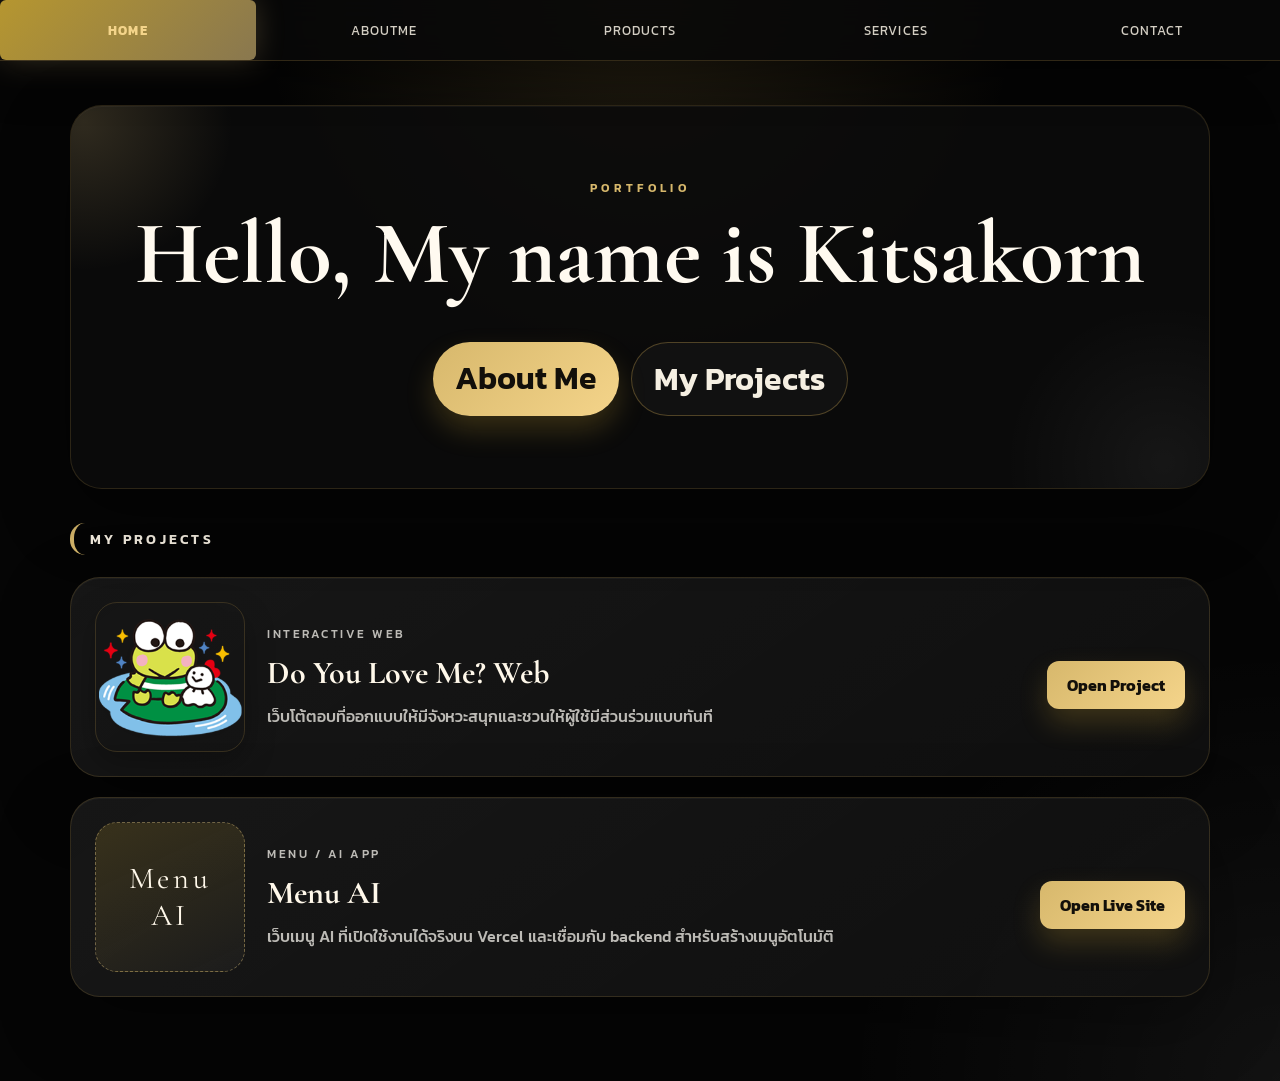
==== commit 80363727: "Link portfolio to Menu AI live site" ====
--- a/index.html
+++ b/index.html
@@ -56,11 +56,10 @@
               <p class="project-eyebrow">Menu / AI App</p>
               <h3>Menu AI</h3>
               <p>
-                โปรเจกต์นี้เปลี่ยนมาใช้ไฟล์จากโฟลเดอร์
-                <code>menu-ai</code> แทน <code>menu-ai-v2</code>
+                เว็บเมนู AI ที่เปิดใช้งานได้จริงบน Vercel และเชื่อมกับ backend สำหรับสร้างเมนูอัตโนมัติ
               </p>
             </div>
-            <a href="./menu-ai/frontend/dist/index.html" class="btn-view">Open Project</a>
+            <a href="https://menu-ai-wosg.vercel.app" class="btn-view" target="_blank" rel="noreferrer">Open Live Site</a>
           </article>
         </div>
       </section>
--- a/style.css
+++ b/style.css
@@ -583,49 +583,65 @@
 }
 
 body.about-page .photo-frame {
-  min-height: 420px;
-  display: flex;
-  align-items: stretch;
-  padding: 16px;
-  background:
-    linear-gradient(155deg, rgba(212, 175, 55, 0.18), rgba(255, 255, 255, 0.02) 35%, rgba(255, 255, 255, 0.01)),
-    rgba(10, 10, 10, 0.94);
+  min-height: auto;
+  display: flex;
+  align-items: center;
+  justify-content: center;
+  padding: 8px;
+  background: transparent;
+  overflow: visible;
+  position: relative;
+}
+
+body.about-page .photo-frame::before {
+  content: none;
+}
+
+body.about-page .photo-frame::after {
+  content: none;
 }
 
 body.about-page .photo-frame-inner {
   width: 100%;
-  border-radius: 22px;
-  border: 1px dashed rgba(244, 212, 138, 0.38);
+  border-radius: 0;
+  border: 0;
   display: flex;
   flex-direction: column;
   justify-content: center;
   align-items: center;
   text-align: center;
-  padding: 28px;
-  background:
-    radial-gradient(circle at top, rgba(244, 212, 138, 0.12), transparent 36%),
-    rgba(255, 255, 255, 0.02);
-}
-
-body.about-page .photo-kicker {
-  color: #d7b86c;
-  letter-spacing: 0.3em;
-  font-size: 0.72rem;
-  margin-bottom: 10px;
-}
-
-body.about-page .photo-frame h2 {
-  font-family: "Cormorant Garamond", serif;
-  font-size: clamp(2rem, 4vw, 3rem);
-  line-height: 1;
-  color: #fff7e4;
-  margin-bottom: 14px;
-}
-
-body.about-page .photo-frame p {
-  max-width: 280px;
-  color: rgba(242, 239, 232, 0.72);
-  line-height: 1.75;
+  gap: 0;
+  padding: 0;
+  background: transparent;
+  position: relative;
+  overflow: visible;
+}
+
+body.about-page .photo-frame-inner::before {
+  content: none;
+}
+
+body.about-page .portrait-card {
+  width: min(100%, 460px);
+  margin: 0;
+  padding: 0;
+  border-radius: 24px;
+  background: transparent;
+  border: 0;
+  box-shadow: none;
+  position: relative;
+}
+
+body.about-page .profile-photo {
+  display: block;
+  width: 100%;
+  aspect-ratio: 3 / 4;
+  object-fit: cover;
+  object-position: center 18%;
+  border-radius: 22px;
+  border: 0;
+  box-shadow: 0 22px 50px rgba(0, 0, 0, 0.28);
+  filter: contrast(1.01) saturate(0.94);
 }
 
 body.about-page .about-grid-section {
@@ -690,6 +706,23 @@
   body.about-page .text-card {
     padding: 22px;
     border-radius: 24px;
+  }
+
+  body.about-page .photo-frame {
+    min-height: auto;
+    padding: 4px;
+    border-radius: 0;
+  }
+
+  body.about-page .photo-frame-inner {
+    padding: 0;
+    gap: 0;
+    overflow: visible;
+  }
+
+  body.about-page .portrait-card {
+    width: 100%;
+    padding: 0;
   }
 
   body.about-page .about-copy h1 {
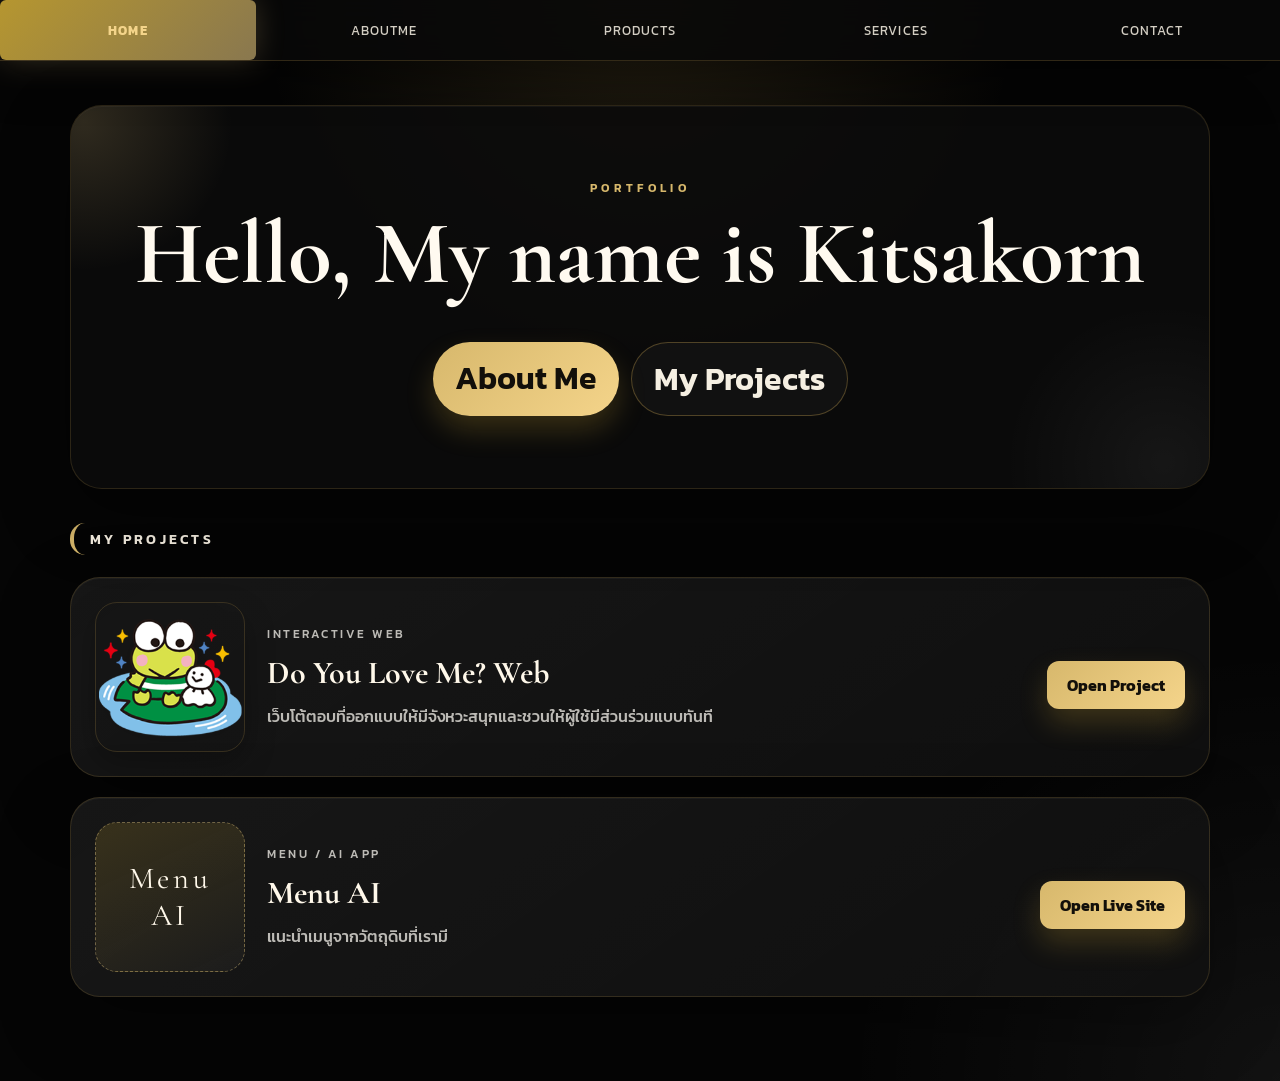
==== commit 0a7de8f9: "Update portfolio content" ====
--- a/index.html
+++ b/index.html
@@ -56,7 +56,7 @@
               <p class="project-eyebrow">Menu / AI App</p>
               <h3>Menu AI</h3>
               <p>
-                เว็บเมนู AI ที่เปิดใช้งานได้จริงบน Vercel และเชื่อมกับ backend สำหรับสร้างเมนูอัตโนมัติ
+                แนะนำเมนูจากวัตถุดิบที่เรามี
               </p>
             </div>
             <a href="https://menu-ai-wosg.vercel.app" class="btn-view" target="_blank" rel="noreferrer">Open Live Site</a>
--- a/style.css
+++ b/style.css
@@ -450,7 +450,6 @@
   color: inherit;
 }
 
-/* About page luxury theme */
 body.about-page {
   background:
     radial-gradient(circle at top, rgba(198, 161, 78, 0.16), transparent 30%),
@@ -556,7 +555,7 @@
 
 body.about-page .info-strip {
   display: grid;
-  grid-template-columns: repeat(3, minmax(0, 1fr));
+  grid-template-columns: repeat(2, minmax(0, 1fr));
   gap: 14px;
   margin-top: 30px;
 }
@@ -730,7 +729,6 @@
   }
 }
 
-/* Shared dark luxury palette for About and Home */
 body:where(.about-page, .home-page) {
   background:
     radial-gradient(circle at top, rgba(198, 161, 78, 0.16), transparent 30%),
@@ -804,7 +802,6 @@
   color: #f4d48a;
 }
 
-/* Home page dark theme */
 body.home-page .home-shell {
   max-width: 1180px;
   margin: 0 auto;
